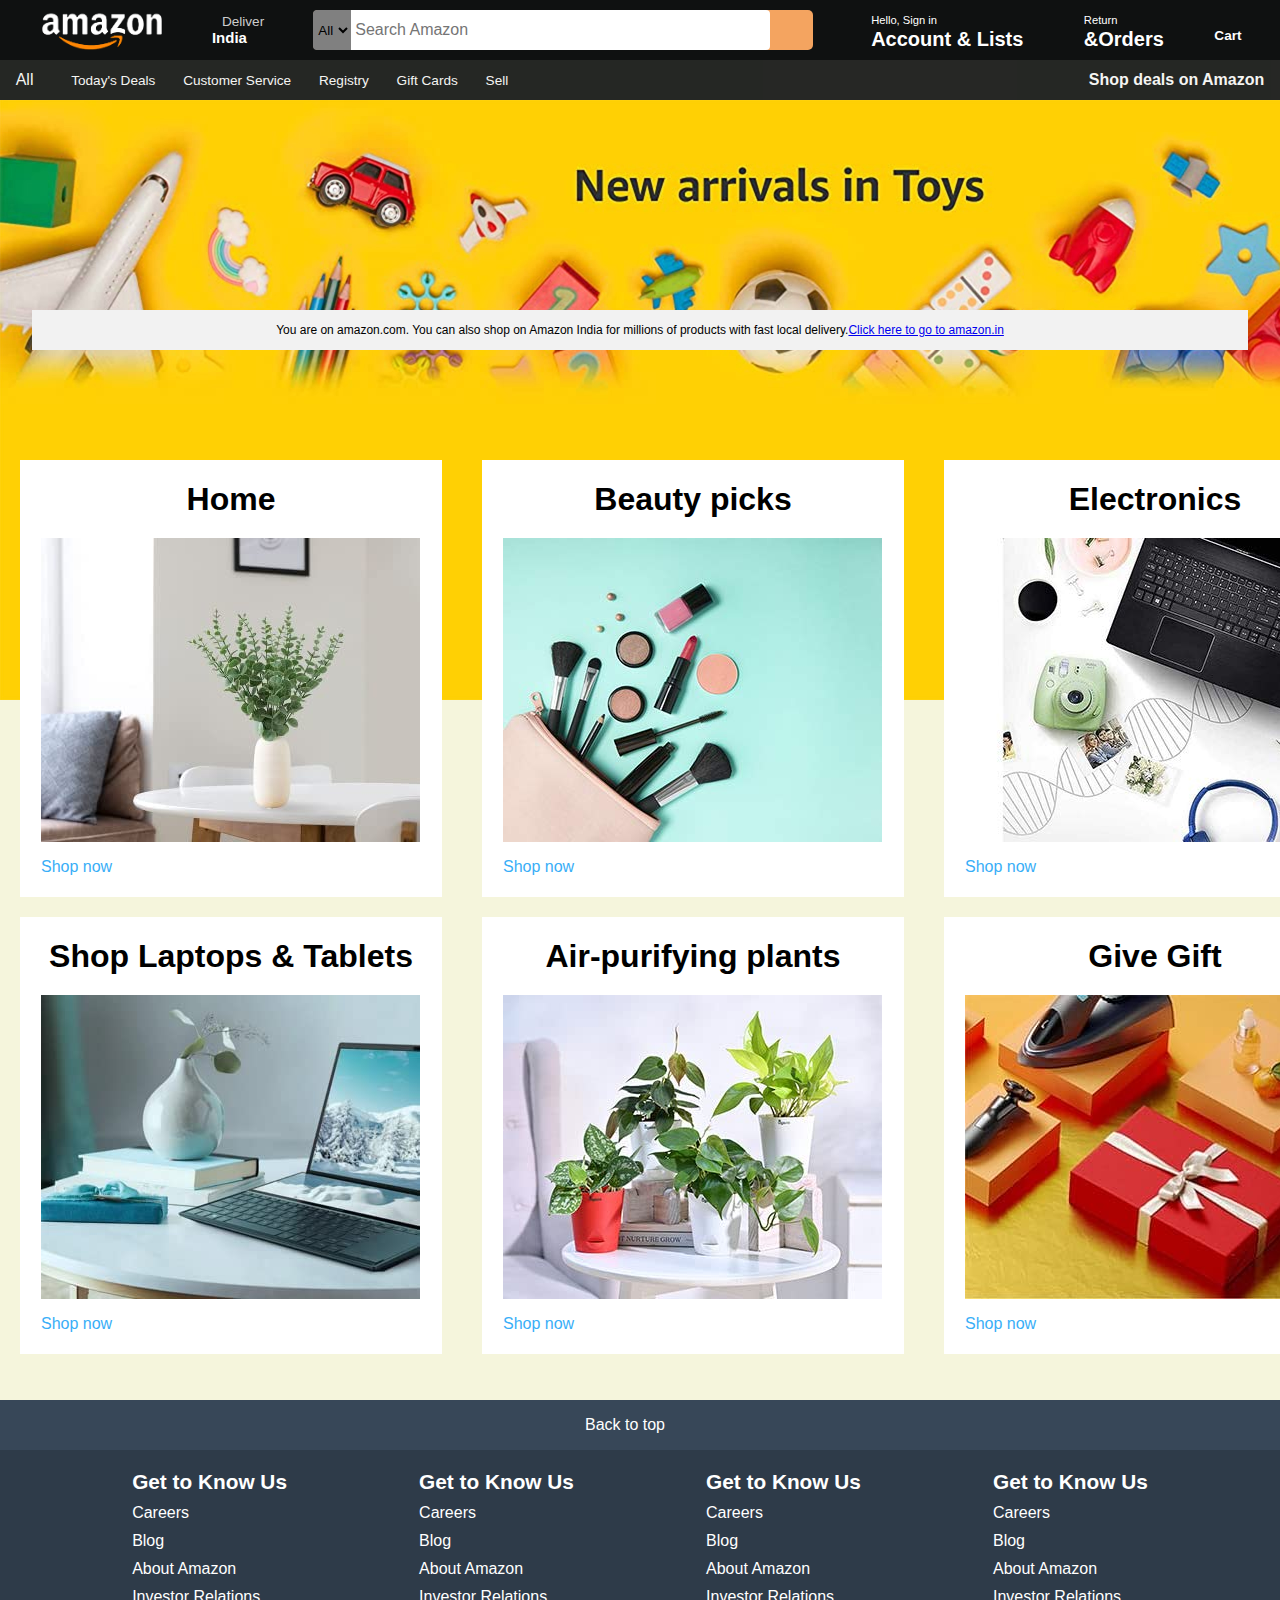
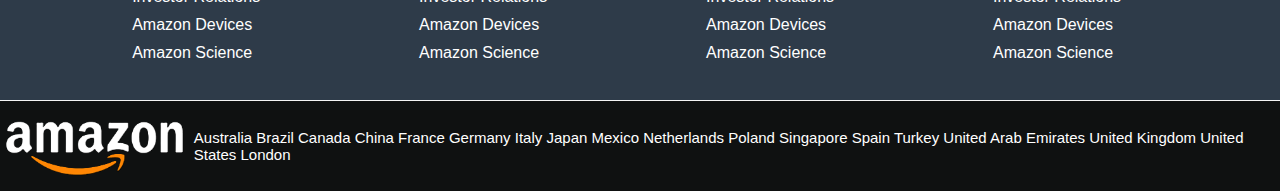
==== index.html @ c333e692 "Update and rename amazon.html to index.html" ====
<!DOCTYPE html>
<html>

<head>
    <title>
        Amazon-clone-Project
    </title>
    <link rel="stylesheet" href="https://cdnjs.cloudflare.com/ajax/libs/font-awesome/6.4.2/css/all.min.css"
        integrity="sha512-z3gLpd7yknf1YoNbCzqRKc4qyor8gaKU1qmn+CShxbuBusANI9QpRohGBreCFkKxLhei6S9CQXFEbbKuqLg0DA=="
        crossorigin="anonymous" referrerpolicy="no-referrer" />
    <link rel="stylesheet" href="amazon.css" />
    <script src="https://cdnjs.cloudflare.com/ajax/libs/gsap/3.12.3/gsap.min.js"
        integrity="sha512-7Au1ULjlT8PP1Ygs6mDZh9NuQD0A5prSrAUiPHMXpU6g3UMd8qesVnhug5X4RoDr35x5upNpx0A6Sisz1LSTXA=="
        crossorigin="anonymous" referrerpolicy="no-referrer"></script>
    <script src="gsap.js"></script>
</head>

<body>
    <header>
        <!-- navbar -->
        <div class="navbar">
            <div class="nav-logo border">
                <div class="logo"></div>
            </div>
            <div class="nav-address border" style="margin-right: 10px;">
                <p id="addr1">Deliver</p>
                <div class="add-icon">
                    <i class="fa-solid fa-location-dot"></i>
                    <p style="margin-left: 3px;">India</p>
                </div>
            </div>
            <div class="nav-search">
                <select class="search-select">
                    <option>All</option>
                </select>
                <input placeholder=" Search Amazon" id="search-input" />
                <div id="search-icon">
                    <i class="fa-solid fa-magnifying-glass"></i>
                </div>
            </div>
            <div class="nav-sign border" style="margin-left: 10px; margin-right: 10px;">
                <p><span style="font-size: 0.7rem;">Hello, Sign in</span></p>
                <p class="nav-sign-2">Account & Lists</p>
            </div>
            <div class="nav-return border" style="margin-left: 10px; margin-right: 10px;">
                <p><span style="font-size: 0.7rem;">Return</span></p>
                <p class="nav-sign-2">&Orders</p>
            </div>
            <div class="nav-cart border">
                <i class="fa-solid fa-cart-shopping"></i>
                Cart
            </div>
        </div>

        <!--panel-->

        <div class="panel">
            <div class="panel-all border">
                <i class="fa-solid fa-bars"></i>
                All
            </div>
            <div class="panel-opts ">
                <p class="border">Today's Deals</p>
                <p class="border">Customer Service</p>
                <p class="border">Registry</p>
                <p class="border">Gift Cards</p>
                <p class="border">Sell</p>
            </div>
            <div class="panel-deal border">
                Shop deals on Amazon
            </div>
        </div>
    </header>

    <!--main body section-->
    <div class="hero-section">
        <div class="hero-massege">
            You are on amazon.com. You can also shop on Amazon India for millions of products with fast local delivery.
            <a href="wwww.amazon.in">Click here to go to amazon.in</a>
        </div>
    </div>

    <!-- Shope section -->
    <div class="shop-section">
        
        <!--1st shop section/ page 1-->
        <div id="shop-section-1nd">
            <div class="box border" id="home">
                <h1 style="text-align: center;">Home</h1>
                <div class="box-image">
                    <img src="home.jpg" />
                </div>
                <a href="#">Shop now</a>
            </div>

            <div class="box border" id="beauty">
                <h1 style="text-align: center;">Beauty picks</h1>
                <div class="box-image">
                    <img src="beauty.jpg" />
                </div>
                <a href="#">Shop now</a>
            </div>

            <div class="box border" id="Electronics">
                <h1 style="text-align: center;">Electronics</h1>
                <div class="box-image">
                    <img src="electronics.jpg" />
                </div>
                <a href="#">Shop now</a>
            </div>

            <div class="box border">
                <h1 style="text-align: center;">Toys</h1>
                <div class="box-image">
                    <img src="toy.jpg" />
                </div>
                <a href="#">Shop now</a>
            </div>
        </div>

        <!--2nd shop section/ page 2-->

        <div id="shop-section-2nd">
            <div class="box border">
                <h1 style="text-align: center;">Shop Laptops & Tablets</h1>
                <div class="box-image">
                    <img src="laptop.jpg" />
                </div>
                <a href="#">Shop now</a>
            </div>

            <div class="box border">
                <h1 style="text-align: center;">Air-purifying plants</h1>
                <div class="box-image">
                    <img src="plant.jpg" />
                </div>
                <a href="#">Shop now</a>
            </div>

            <div class="box border">
                <h1 style="text-align: center;">Give Gift</h1>
                <div class="box-image">
                    <img src="gift.jpg" />
                </div>
                <a href="#">Shop now</a>
            </div>

            <div class="box border">
                <h1 style="text-align: center;">Education supplies</h1>
                <div class="box-image">
                    <img src="edu.jpg" />
                </div>
                <a href="#">Shop now</a>
            </div>
        </div>
    </div>

    <footer>
        <div class="foot-panel">
            Back to top<a href="#"><i class="fa-solid fa-caret-up"></i></a>
        </div>
        <div class="foot-panel2">
            <ul>
                <p>Get to Know Us</p>
                <a>Careers</a>
                <a>Blog</a>
                <a>About Amazon</a>
                <a>Investor Relations</a>
                <a>Amazon Devices</a>
                <a>Amazon Science</a>
            </ul>
            <ul>
                <p>Get to Know Us</p>
                <a>Careers</a>
                <a>Blog</a>
                <a>About Amazon</a>
                <a>Investor Relations</a>
                <a>Amazon Devices</a>
                <a>Amazon Science</a>
            </ul>
            <ul>
                <p>Get to Know Us</p>
                <a>Careers</a>
                <a>Blog</a>
                <a>About Amazon</a>
                <a>Investor Relations</a>
                <a>Amazon Devices</a>
                <a>Amazon Science</a>
            </ul>
            <ul>
                <p>Get to Know Us</p>
                <a>Careers</a>
                <a>Blog</a>
                <a>About Amazon</a>
                <a>Investor Relations</a>
                <a>Amazon Devices</a>
                <a>Amazon Science</a>
            </ul>
        </div>
        <div class="foot-panel3">
            <div id="image-end"></div>
            Australia
            Brazil
            Canada
            China
            France
            Germany
            Italy
            Japan
            Mexico
            Netherlands
            Poland
            Singapore
            Spain
            Turkey
            United Arab Emirates
            United Kingdom
            United States
            London
        </div>
    </footer>

    <script src="https://cdnjs.cloudflare.com/ajax/libs/gsap/3.12.3/gsap.min.js"
        integrity="sha512-7Au1ULjlT8PP1Ygs6mDZh9NuQD0A5prSrAUiPHMXpU6g3UMd8qesVnhug5X4RoDr35x5upNpx0A6Sisz1LSTXA=="
        crossorigin="anonymous" referrerpolicy="no-referrer"></script>
    <script src="gsap.js"></script>

</body>

</html>
---- amazon.css ----
* {
    margin: 0;
    padding: 0;
    font-family: Arial;
    border: border-box;
}

html,
body {
    height: 100%;
    width: 100%;
    background-color: beige;
}

.navbar {
    height: 60px;
    background-color: #0f1111;
    color: white;
    display: flex;
    align-items: center;
    justify-content: space-evenly;

}

.nav-logo {
    height: 50px;
    width: 128px;
}

.logo {
    background-image: url(amazon.png);
    background-size: cover;
    height: 50px;
    width: 100%;
}

.border {
    border: 2px solid transparent;
}

.border:hover {
    border: 1.5px solid burlywood;
}

/* address div*/
.add-icon {
    font-size: 15px;
    font-family: impact;
    font-weight: bold;
    display: flex;
    align-items: center;
    /*text-align: justify;*/
    /*vertical-align: middle;*/
    margin-left: 2px;
}

#addr1 {
    color: #cccccc;
    font-size: 0.85rem;
    margin-left: 15px;
}

/*search box*/
.nav-search {
    display: flex;
    background-color: sandybrown;
    height: 40px;
    width: 500px;
    border-radius: 5px;
    justify-content: space-evenly;
    margin-right: 10px;
}

.nav-search:hover {
    border: 2px orange solid;
}

.search-select {
    background-color: grey;
    width: 40px;
    text-align: center;
    border-radius: 4px 0px 0px 4px;
    border: none;
}

#search-input {
    width: 440px;
    border-radius: 0px 4px 4px 0px;
    font-size: 1rem;
    border: none;
}

#search-icon {
    width: 45px;
    display: flex;
    ;
    justify-content: center;
    align-items: center;
    font-size: 1.3rem;
    color: black;
}

/* home sign in div*/
.nav-sign-2 {
    font-size: 20px;
    font-weight: bold;
}

/* box for cart*/
.nav-cart i {
    font-size: 30px;
}

.nav-cart {
    font-size: 0.85rem;
    font-weight: 700;
}

/* design for panel*/
.panel {
    width: 100%;
    height: 40px;
    background-color: #0f1111;
    opacity: 0.9;
    display: flex;
    color: whitesmoke;
    align-items: center;
    justify-content: space-evenly;
}

.panel-opts p {
    display: inline;
    margin-left: 20px;
}

.panel-opts {
    width: 80%;
    font-size: 0.85rem;
}

.panel-deal {
    font-weight: 700;
}

/*main body part*/

.hero-section {
    background-image: url(back.jpg);
    height: 600px;
    background-size: cover;
    display: flex;
    justify-content: space-evenly;
    position: relative;
    /*align-items: flex-end;*/
    /* we can use it instead of position property...Then justify-content:center;*/
}

.hero-massege {
    background-color: rgb(242, 242, 242);
    align-items: center;
    justify-content: center;
    display: flex;
    font-size: 0.75rem;
    height: 40px;
    width: 95%;
    top: 210px;
    position: relative;
    /* no need to use*/
}

/*shop section*/
.shop-section {
    display: flex;
    flex-wrap: wrap;
    top: 460px;
    position: absolute;
    justify-content: space-evenly;
    align-items: center;
    margin-bottom: 30px;
}

#shop-section-1nd,
#shop-section-2nd {
    /* margin-top: 20px; */
    margin-bottom: 20px;
    display: flex;
    justify-content: space-evenly;
    position: relative;
}

.shop-section a{
    text-decoration: none;
    color: rgb(57, 174, 247); 
    margin-left: 20px;
}


.box {
    height: 400px;
    width: 420px;
    border: 1px solid white;
    margin-left: 20px;
    margin-right: 20px;
    background-color: white;
    /*filter: opacity(2);*/
    padding: 20px 0px 15px;
}

/*image part*/
.box-image {
    /*margin: 20px 20px 20px;*/
    height: 300px;
    margin-left: 20px;
    margin-top: 20px;
    margin-bottom: 20px;
}

/*footer panel*/
.foot-panel {
    position: absolute;
    top: 1400px;
    background-color: #374758;
    color: white;
    height: 50px;
    width: 100%;
    display: flex;
    justify-content: center;
    align-items: center;
}

.foot-panel a {
    text-decoration: none;
    color: white;
}

.foot-panel i {
    margin: 5px 10px 0px 20px;
    font-size: 20px;
}

.foot-panel2 {
    position: absolute;
    top: 1450px;
    background-color: #2e3b49;
    width: 100%;
    height: 250px;
    color: white;
    display: flex;
    justify-content: space-evenly;
}

ul a {
    display: block;
    margin-top: 10px;
}

ul p {
    margin-top: 20px;
    font-size: 1.3rem;
    font-weight: 700;
}

.foot-panel3 {
    position: absolute;
    top: 1700px;
    height: 90px;
    width: 100%;
    background-color: #0f1111;
    background-repeat: no-repeat;
    border-top: 1px solid whitesmoke;
    justify-content: center;
    align-items: center;
    display: flex;
    font-size: 15px;
    color: white;
    gap: 5px;
}

#image-end {
    background-image: url(amazon.png);
    width: 200px;
    height: 60px;
    object-fit: cover;
    background-position: center;
    background-size: cover;

}
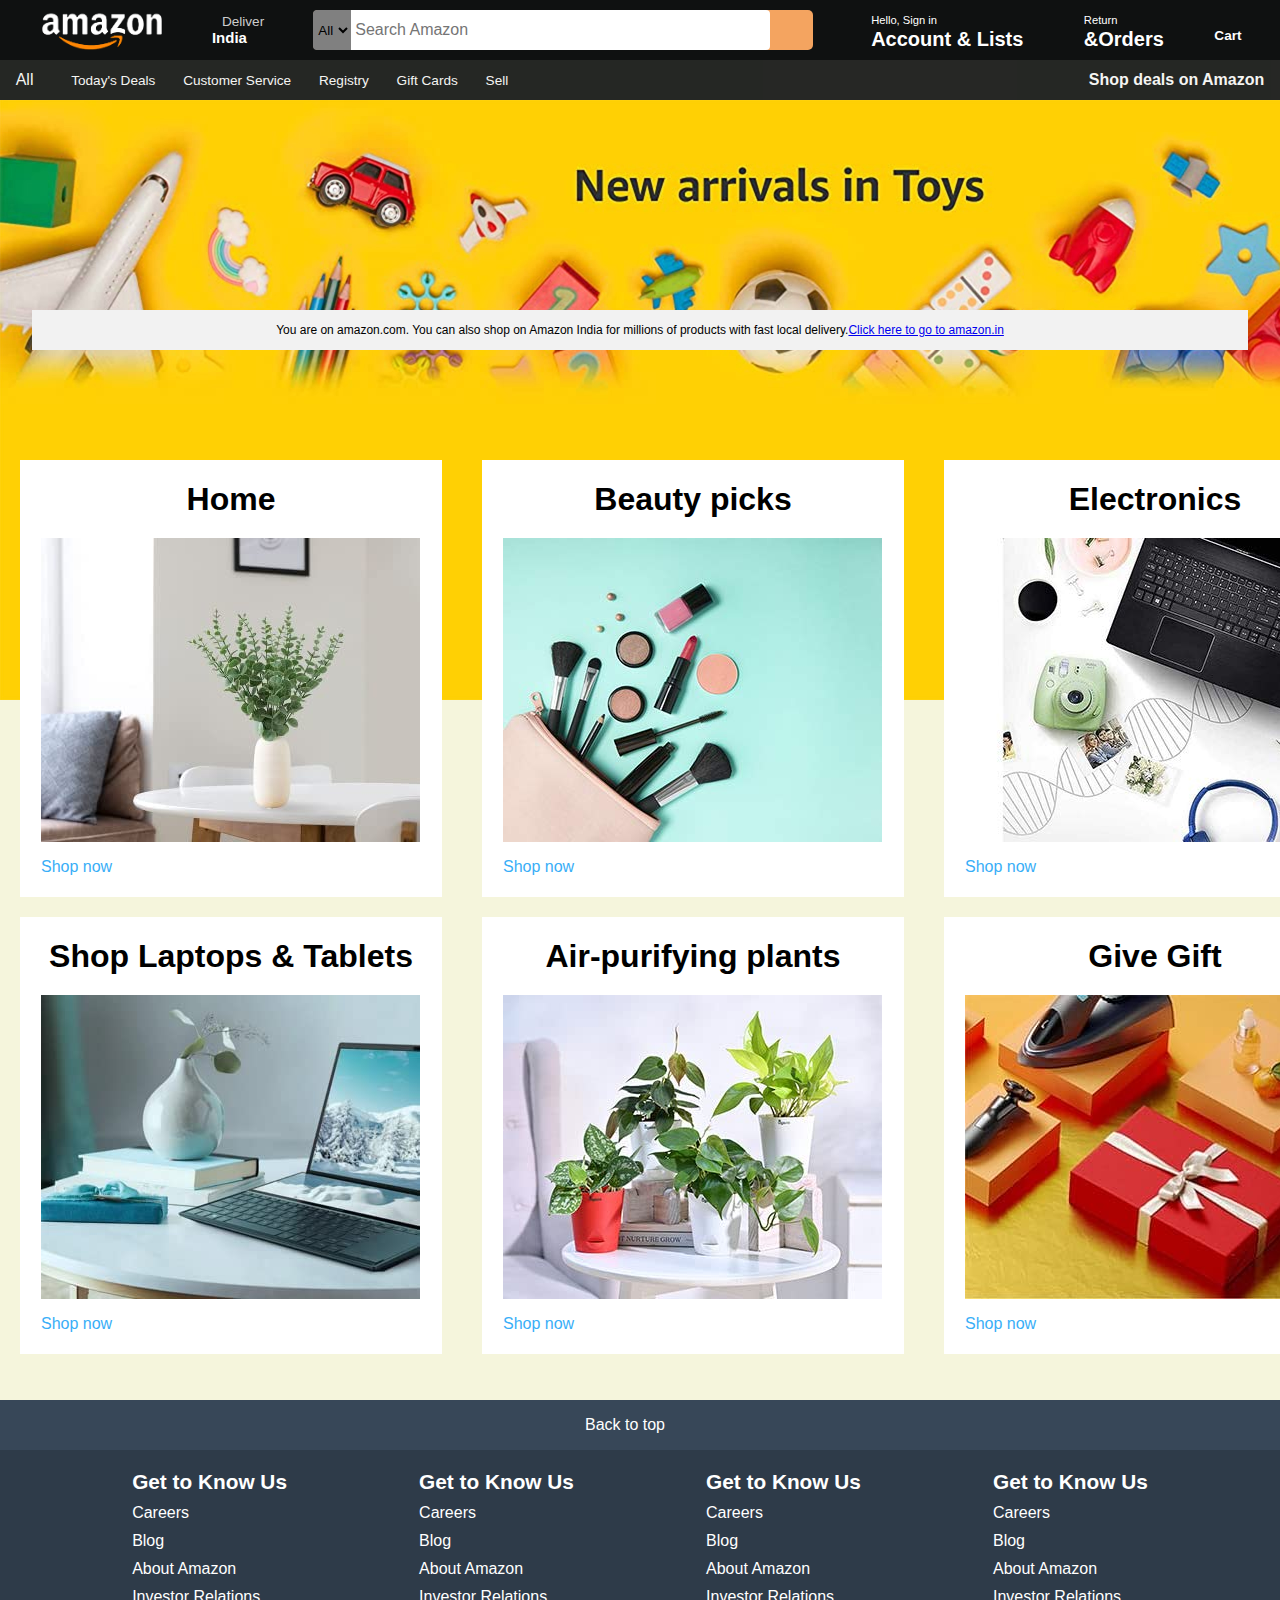
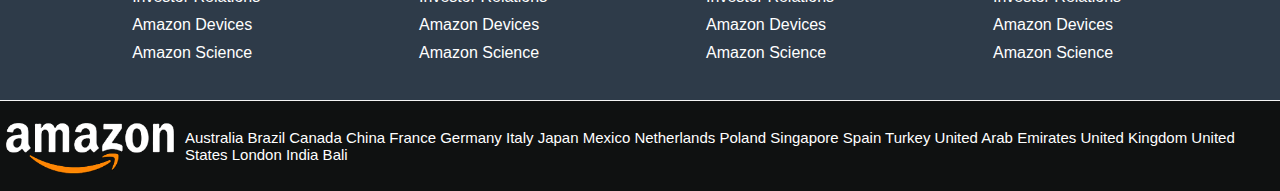
==== commit 7d6e8b96: "Update and rename amazon.html to index.html" ====
--- a/index.html
+++ b/index.html
@@ -217,6 +217,8 @@
             United Kingdom
             United States
             London
+            India
+            Bali
         </div>
     </footer>
 
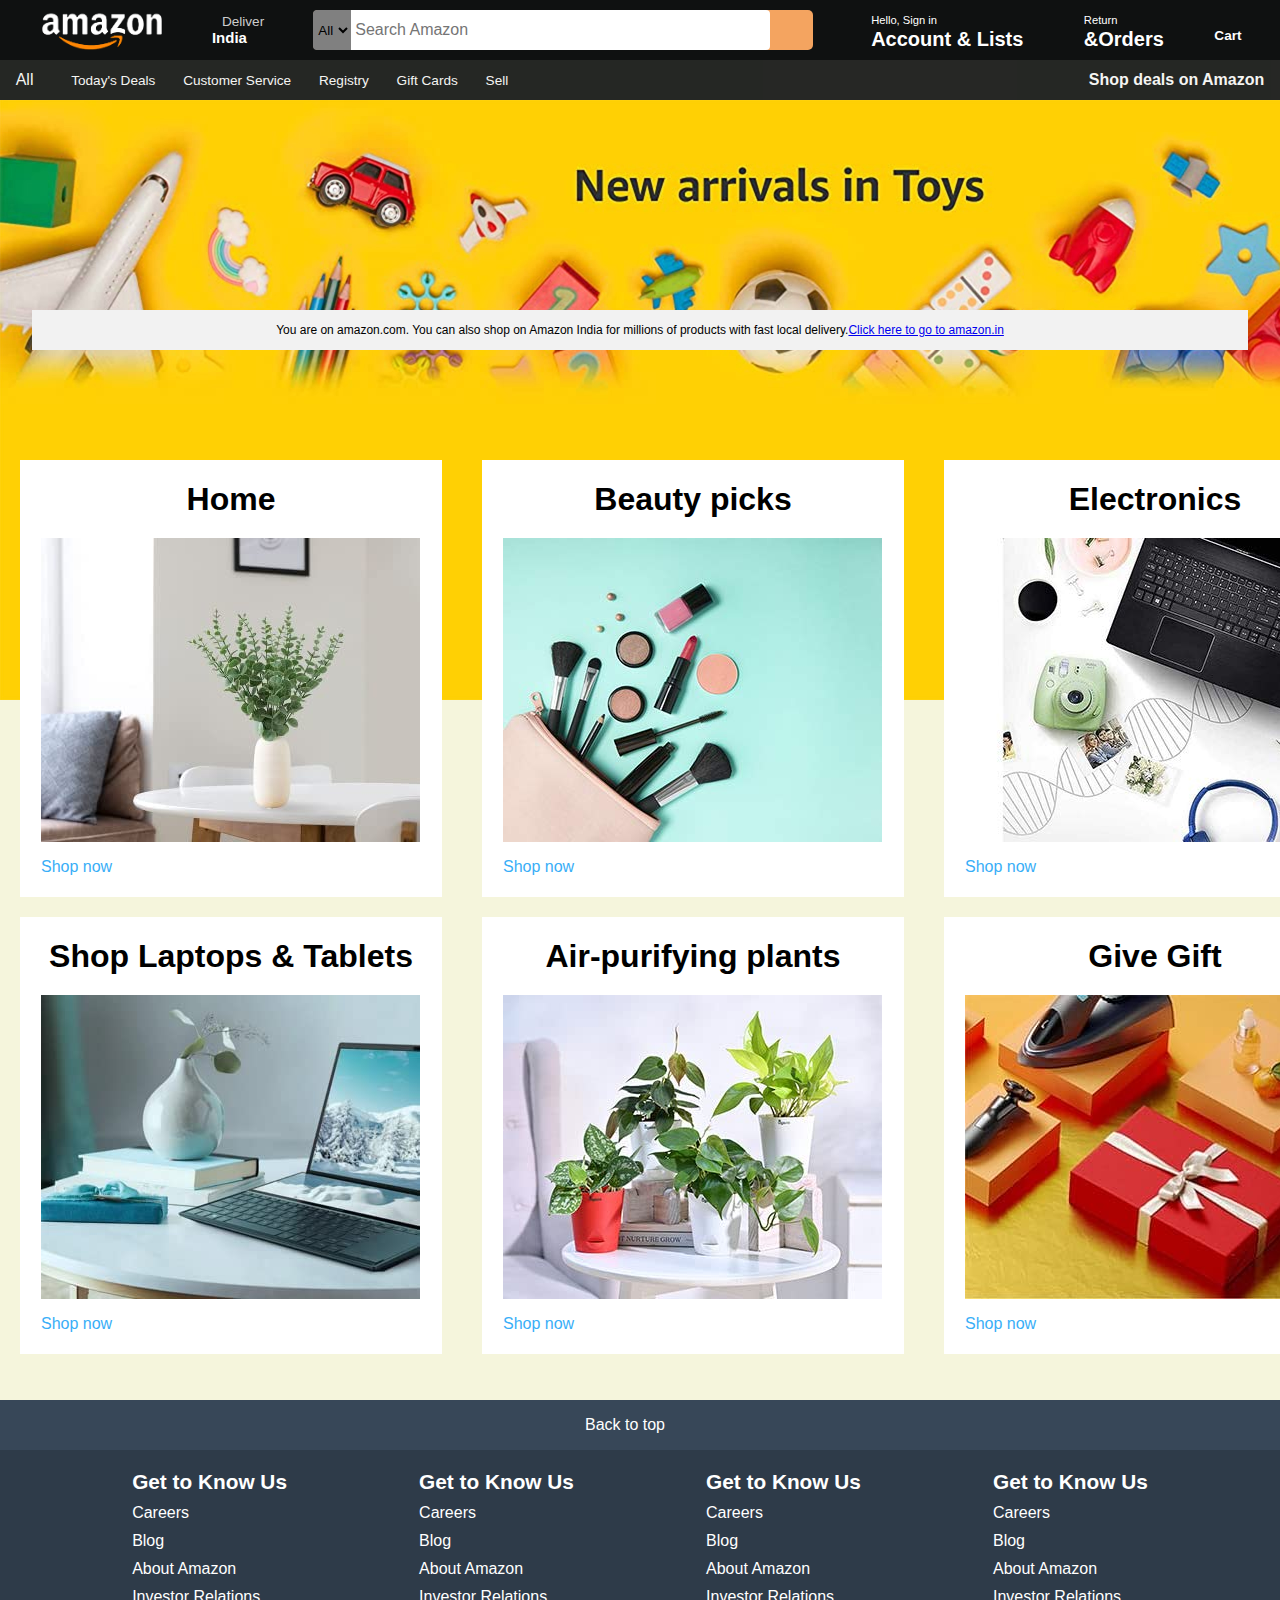
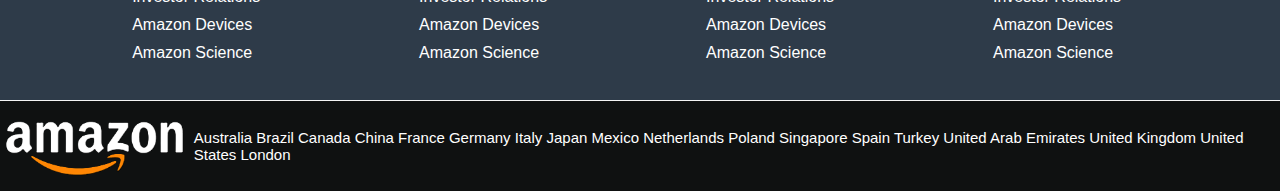
==== commit 722dd519: "change the title" ====
--- a/index.html
+++ b/index.html
@@ -3,7 +3,7 @@
 
 <head>
     <title>
-        Amazon-clone-Project
+        Amazon-clone-Project-for -beginner
     </title>
     <link rel="stylesheet" href="https://cdnjs.cloudflare.com/ajax/libs/font-awesome/6.4.2/css/all.min.css"
         integrity="sha512-z3gLpd7yknf1YoNbCzqRKc4qyor8gaKU1qmn+CShxbuBusANI9QpRohGBreCFkKxLhei6S9CQXFEbbKuqLg0DA=="
@@ -217,8 +217,6 @@
             United Kingdom
             United States
             London
-            India
-            Bali
         </div>
     </footer>
 
